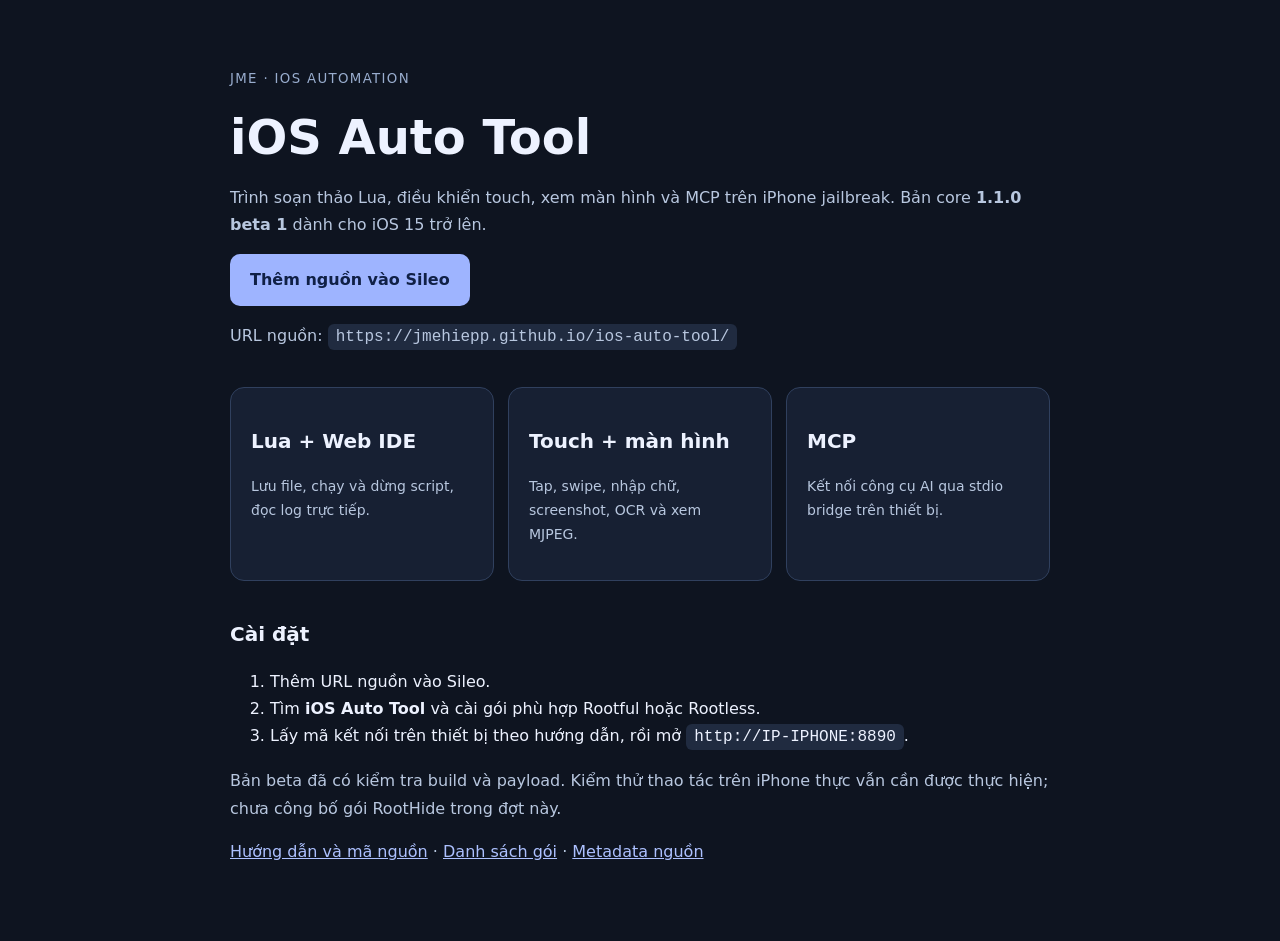
==== index.html @ 618f9b2b "chore: update repo" ====
<!doctype html><html lang="vi"><meta charset="utf-8"><meta name="viewport" content="width=device-width,initial-scale=1">
<title>iOS Auto Tool · Sileo source</title><style>body{margin:0;background:#0e1420;color:#edf2ff;font:16px/1.7 system-ui}main{max-width:820px;margin:auto;padding:64px 24px}small{color:#99adce;letter-spacing:.1em}h1{font-size:48px;line-height:1.1;margin:20px 0}p{color:#b8c7df}a{color:#adc1ff}code{word-break:break-all;background:#202b40;padding:4px 8px;border-radius:6px}.button{display:inline-block;background:#9eb4ff;color:#102046;border-radius:10px;padding:12px 20px;text-decoration:none;font-weight:700}.cards{display:grid;grid-template-columns:repeat(auto-fit,minmax(180px,1fr));gap:14px;margin:36px 0}article{padding:20px;border:1px solid #30405e;border-radius:14px;background:#172033}h2{font-size:20px}article p{font-size:14px}</style>
<main><small>JME · IOS AUTOMATION</small><h1>iOS Auto Tool</h1><p>Trình soạn thảo Lua, điều khiển touch, xem màn hình và MCP trên iPhone jailbreak. Bản core <strong>1.1.0 beta 1</strong> dành cho iOS 15 trở lên.</p>
<a class="button" href="sileo://source/https://jmehiepp.github.io/ios-auto-tool/">Thêm nguồn vào Sileo</a>
<p>URL nguồn: <code>https://jmehiepp.github.io/ios-auto-tool/</code></p>
<div class="cards"><article><h2>Lua + Web IDE</h2><p>Lưu file, chạy và dừng script, đọc log trực tiếp.</p></article><article><h2>Touch + màn hình</h2><p>Tap, swipe, nhập chữ, screenshot, OCR và xem MJPEG.</p></article><article><h2>MCP</h2><p>Kết nối công cụ AI qua stdio bridge trên thiết bị.</p></article></div>
<h2>Cài đặt</h2><ol><li>Thêm URL nguồn vào Sileo.</li><li>Tìm <strong>iOS Auto Tool</strong> và cài gói phù hợp Rootful hoặc Rootless.</li><li>Lấy mã kết nối trên thiết bị theo hướng dẫn, rồi mở <code>http://IP-IPHONE:8890</code>.</li></ol>
<p>Bản beta đã có kiểm tra build và payload. Kiểm thử thao tác trên iPhone thực vẫn cần được thực hiện; chưa công bố gói RootHide trong đợt này.</p>
<p><a href="https://github.com/jmehiepp/ios-auto-tool#readme">Hướng dẫn và mã nguồn</a> · <a href="Packages">Danh sách gói</a> · <a href="Release">Metadata nguồn</a></p></main></html>
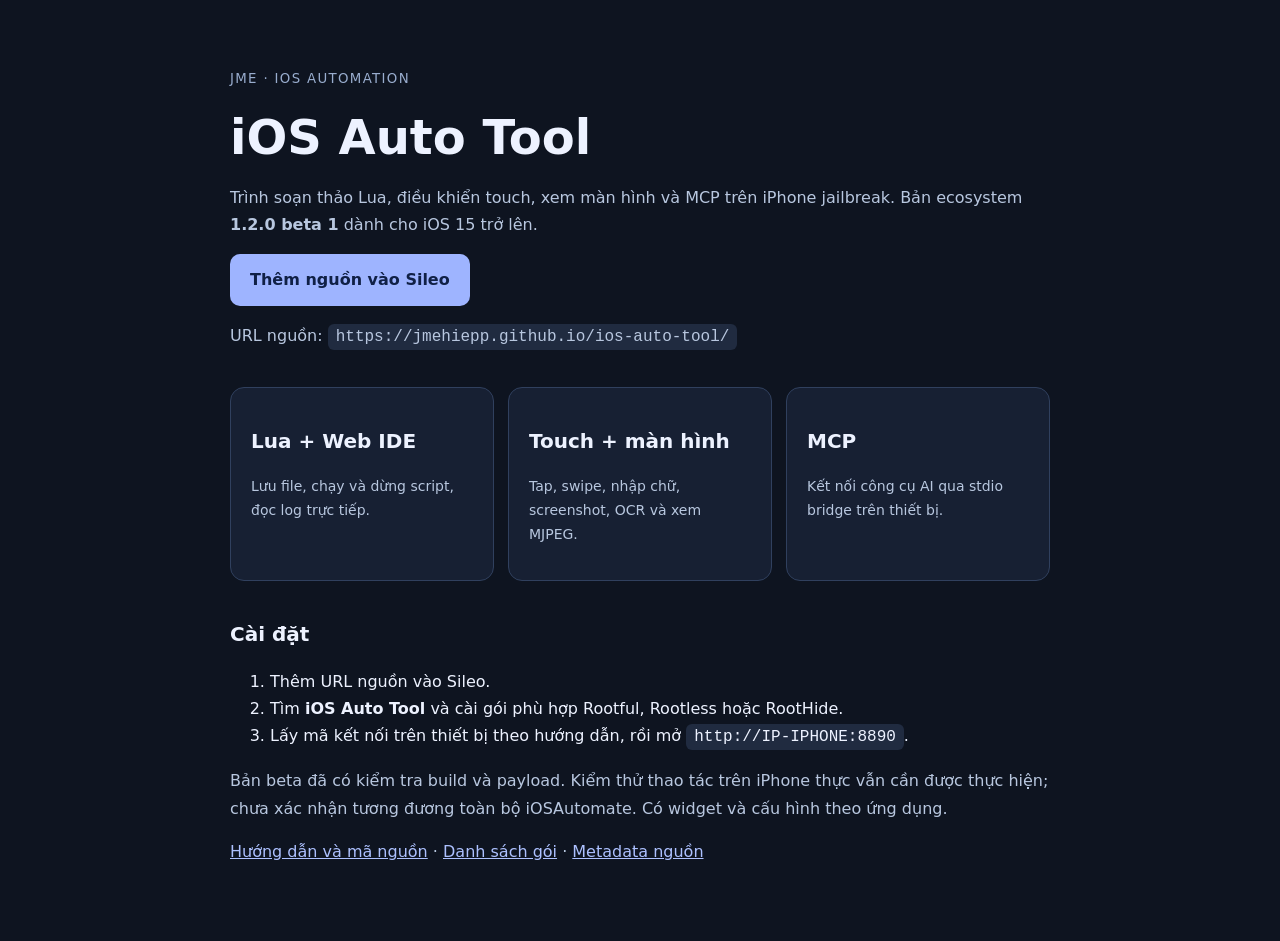
==== commit 8d001966: "chore: update repo" ====
--- a/index.html
+++ b/index.html
@@ -1,9 +1,9 @@
 <!doctype html><html lang="vi"><meta charset="utf-8"><meta name="viewport" content="width=device-width,initial-scale=1">
 <title>iOS Auto Tool · Sileo source</title><style>body{margin:0;background:#0e1420;color:#edf2ff;font:16px/1.7 system-ui}main{max-width:820px;margin:auto;padding:64px 24px}small{color:#99adce;letter-spacing:.1em}h1{font-size:48px;line-height:1.1;margin:20px 0}p{color:#b8c7df}a{color:#adc1ff}code{word-break:break-all;background:#202b40;padding:4px 8px;border-radius:6px}.button{display:inline-block;background:#9eb4ff;color:#102046;border-radius:10px;padding:12px 20px;text-decoration:none;font-weight:700}.cards{display:grid;grid-template-columns:repeat(auto-fit,minmax(180px,1fr));gap:14px;margin:36px 0}article{padding:20px;border:1px solid #30405e;border-radius:14px;background:#172033}h2{font-size:20px}article p{font-size:14px}</style>
-<main><small>JME · IOS AUTOMATION</small><h1>iOS Auto Tool</h1><p>Trình soạn thảo Lua, điều khiển touch, xem màn hình và MCP trên iPhone jailbreak. Bản core <strong>1.1.0 beta 1</strong> dành cho iOS 15 trở lên.</p>
+<main><small>JME · IOS AUTOMATION</small><h1>iOS Auto Tool</h1><p>Trình soạn thảo Lua, điều khiển touch, xem màn hình và MCP trên iPhone jailbreak. Bản ecosystem <strong>1.2.0 beta 1</strong> dành cho iOS 15 trở lên.</p>
 <a class="button" href="sileo://source/https://jmehiepp.github.io/ios-auto-tool/">Thêm nguồn vào Sileo</a>
 <p>URL nguồn: <code>https://jmehiepp.github.io/ios-auto-tool/</code></p>
 <div class="cards"><article><h2>Lua + Web IDE</h2><p>Lưu file, chạy và dừng script, đọc log trực tiếp.</p></article><article><h2>Touch + màn hình</h2><p>Tap, swipe, nhập chữ, screenshot, OCR và xem MJPEG.</p></article><article><h2>MCP</h2><p>Kết nối công cụ AI qua stdio bridge trên thiết bị.</p></article></div>
-<h2>Cài đặt</h2><ol><li>Thêm URL nguồn vào Sileo.</li><li>Tìm <strong>iOS Auto Tool</strong> và cài gói phù hợp Rootful hoặc Rootless.</li><li>Lấy mã kết nối trên thiết bị theo hướng dẫn, rồi mở <code>http://IP-IPHONE:8890</code>.</li></ol>
-<p>Bản beta đã có kiểm tra build và payload. Kiểm thử thao tác trên iPhone thực vẫn cần được thực hiện; chưa công bố gói RootHide trong đợt này.</p>
+<h2>Cài đặt</h2><ol><li>Thêm URL nguồn vào Sileo.</li><li>Tìm <strong>iOS Auto Tool</strong> và cài gói phù hợp Rootful, Rootless hoặc RootHide.</li><li>Lấy mã kết nối trên thiết bị theo hướng dẫn, rồi mở <code>http://IP-IPHONE:8890</code>.</li></ol>
+<p>Bản beta đã có kiểm tra build và payload. Kiểm thử thao tác trên iPhone thực vẫn cần được thực hiện; chưa xác nhận tương đương toàn bộ iOSAutomate. Có widget và cấu hình theo ứng dụng.</p>
 <p><a href="https://github.com/jmehiepp/ios-auto-tool#readme">Hướng dẫn và mã nguồn</a> · <a href="Packages">Danh sách gói</a> · <a href="Release">Metadata nguồn</a></p></main></html>
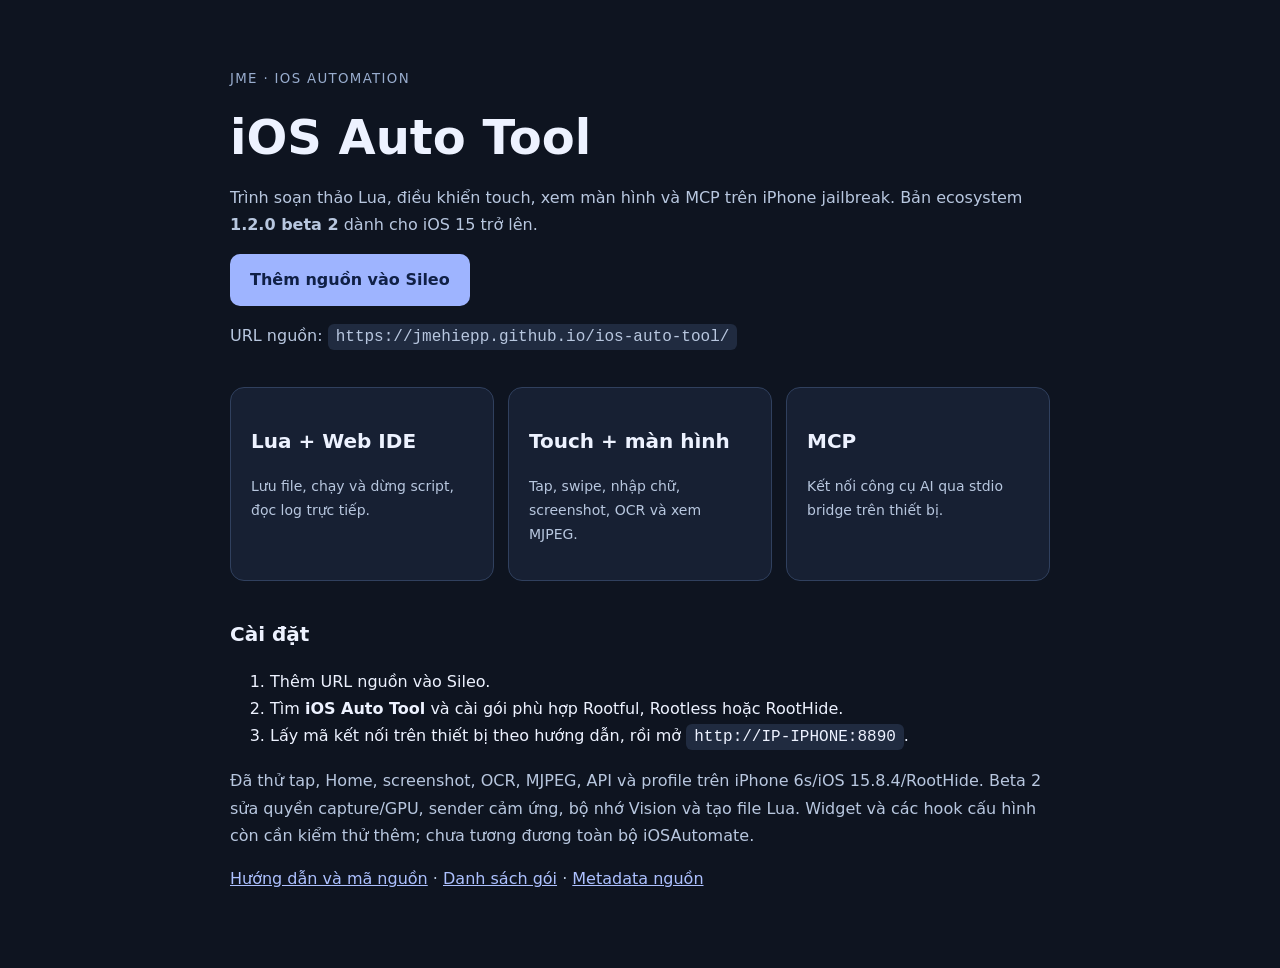
==== commit 5df9f49f: "chore: update repo" ====
--- a/index.html
+++ b/index.html
@@ -1,9 +1,9 @@
 <!doctype html><html lang="vi"><meta charset="utf-8"><meta name="viewport" content="width=device-width,initial-scale=1">
 <title>iOS Auto Tool · Sileo source</title><style>body{margin:0;background:#0e1420;color:#edf2ff;font:16px/1.7 system-ui}main{max-width:820px;margin:auto;padding:64px 24px}small{color:#99adce;letter-spacing:.1em}h1{font-size:48px;line-height:1.1;margin:20px 0}p{color:#b8c7df}a{color:#adc1ff}code{word-break:break-all;background:#202b40;padding:4px 8px;border-radius:6px}.button{display:inline-block;background:#9eb4ff;color:#102046;border-radius:10px;padding:12px 20px;text-decoration:none;font-weight:700}.cards{display:grid;grid-template-columns:repeat(auto-fit,minmax(180px,1fr));gap:14px;margin:36px 0}article{padding:20px;border:1px solid #30405e;border-radius:14px;background:#172033}h2{font-size:20px}article p{font-size:14px}</style>
-<main><small>JME · IOS AUTOMATION</small><h1>iOS Auto Tool</h1><p>Trình soạn thảo Lua, điều khiển touch, xem màn hình và MCP trên iPhone jailbreak. Bản ecosystem <strong>1.2.0 beta 1</strong> dành cho iOS 15 trở lên.</p>
+<main><small>JME · IOS AUTOMATION</small><h1>iOS Auto Tool</h1><p>Trình soạn thảo Lua, điều khiển touch, xem màn hình và MCP trên iPhone jailbreak. Bản ecosystem <strong>1.2.0 beta 2</strong> dành cho iOS 15 trở lên.</p>
 <a class="button" href="sileo://source/https://jmehiepp.github.io/ios-auto-tool/">Thêm nguồn vào Sileo</a>
 <p>URL nguồn: <code>https://jmehiepp.github.io/ios-auto-tool/</code></p>
 <div class="cards"><article><h2>Lua + Web IDE</h2><p>Lưu file, chạy và dừng script, đọc log trực tiếp.</p></article><article><h2>Touch + màn hình</h2><p>Tap, swipe, nhập chữ, screenshot, OCR và xem MJPEG.</p></article><article><h2>MCP</h2><p>Kết nối công cụ AI qua stdio bridge trên thiết bị.</p></article></div>
 <h2>Cài đặt</h2><ol><li>Thêm URL nguồn vào Sileo.</li><li>Tìm <strong>iOS Auto Tool</strong> và cài gói phù hợp Rootful, Rootless hoặc RootHide.</li><li>Lấy mã kết nối trên thiết bị theo hướng dẫn, rồi mở <code>http://IP-IPHONE:8890</code>.</li></ol>
-<p>Bản beta đã có kiểm tra build và payload. Kiểm thử thao tác trên iPhone thực vẫn cần được thực hiện; chưa xác nhận tương đương toàn bộ iOSAutomate. Có widget và cấu hình theo ứng dụng.</p>
+<p>Đã thử tap, Home, screenshot, OCR, MJPEG, API và profile trên iPhone 6s/iOS 15.8.4/RootHide. Beta 2 sửa quyền capture/GPU, sender cảm ứng, bộ nhớ Vision và tạo file Lua. Widget và các hook cấu hình còn cần kiểm thử thêm; chưa tương đương toàn bộ iOSAutomate.</p>
 <p><a href="https://github.com/jmehiepp/ios-auto-tool#readme">Hướng dẫn và mã nguồn</a> · <a href="Packages">Danh sách gói</a> · <a href="Release">Metadata nguồn</a></p></main></html>
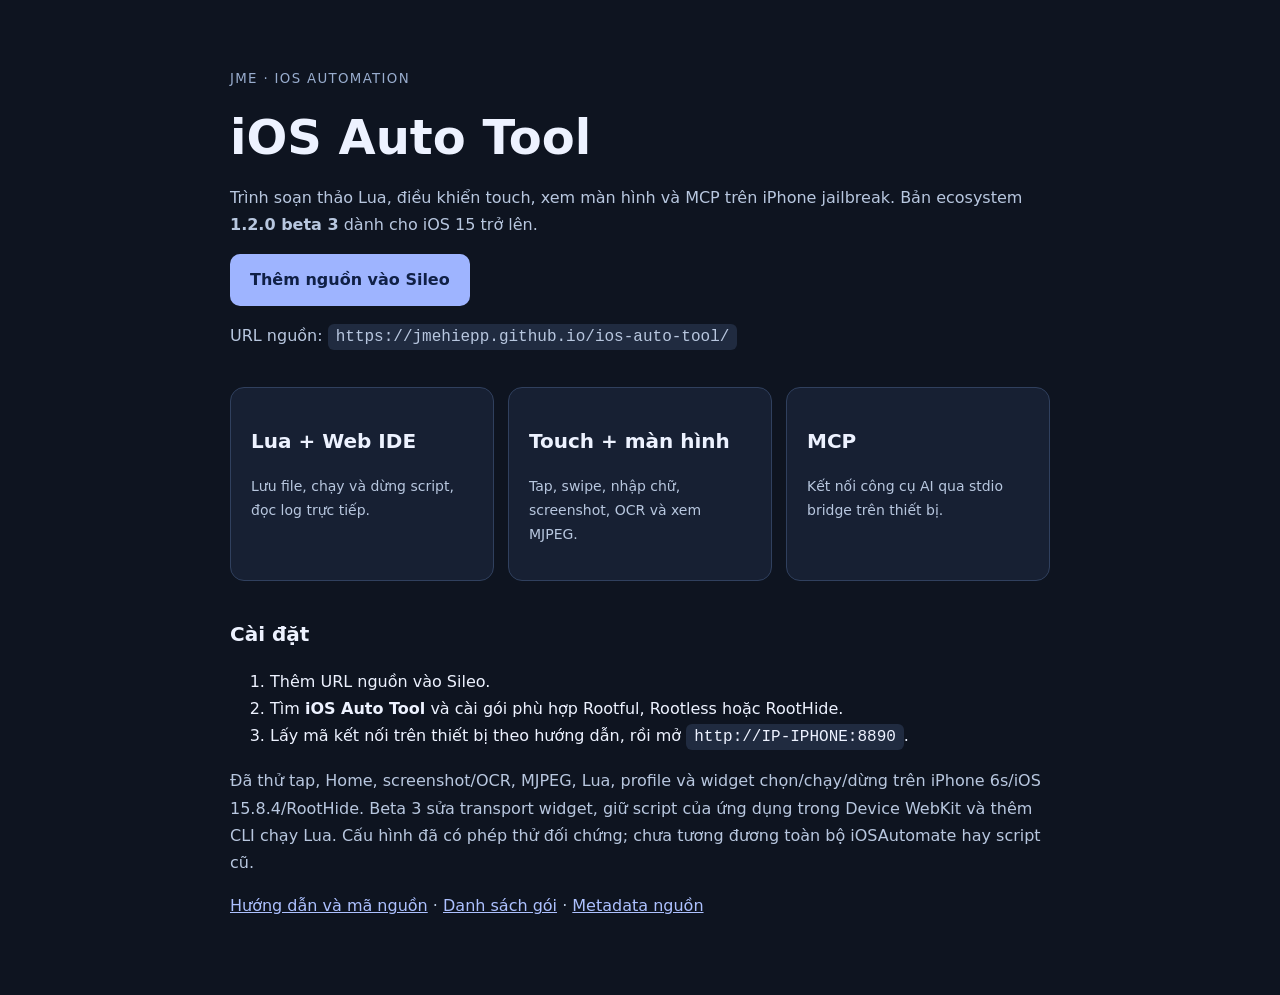
==== commit 80aefff6: "chore: update repo" ====
--- a/index.html
+++ b/index.html
@@ -1,9 +1,9 @@
 <!doctype html><html lang="vi"><meta charset="utf-8"><meta name="viewport" content="width=device-width,initial-scale=1">
 <title>iOS Auto Tool · Sileo source</title><style>body{margin:0;background:#0e1420;color:#edf2ff;font:16px/1.7 system-ui}main{max-width:820px;margin:auto;padding:64px 24px}small{color:#99adce;letter-spacing:.1em}h1{font-size:48px;line-height:1.1;margin:20px 0}p{color:#b8c7df}a{color:#adc1ff}code{word-break:break-all;background:#202b40;padding:4px 8px;border-radius:6px}.button{display:inline-block;background:#9eb4ff;color:#102046;border-radius:10px;padding:12px 20px;text-decoration:none;font-weight:700}.cards{display:grid;grid-template-columns:repeat(auto-fit,minmax(180px,1fr));gap:14px;margin:36px 0}article{padding:20px;border:1px solid #30405e;border-radius:14px;background:#172033}h2{font-size:20px}article p{font-size:14px}</style>
-<main><small>JME · IOS AUTOMATION</small><h1>iOS Auto Tool</h1><p>Trình soạn thảo Lua, điều khiển touch, xem màn hình và MCP trên iPhone jailbreak. Bản ecosystem <strong>1.2.0 beta 2</strong> dành cho iOS 15 trở lên.</p>
+<main><small>JME · IOS AUTOMATION</small><h1>iOS Auto Tool</h1><p>Trình soạn thảo Lua, điều khiển touch, xem màn hình và MCP trên iPhone jailbreak. Bản ecosystem <strong>1.2.0 beta 3</strong> dành cho iOS 15 trở lên.</p>
 <a class="button" href="sileo://source/https://jmehiepp.github.io/ios-auto-tool/">Thêm nguồn vào Sileo</a>
 <p>URL nguồn: <code>https://jmehiepp.github.io/ios-auto-tool/</code></p>
 <div class="cards"><article><h2>Lua + Web IDE</h2><p>Lưu file, chạy và dừng script, đọc log trực tiếp.</p></article><article><h2>Touch + màn hình</h2><p>Tap, swipe, nhập chữ, screenshot, OCR và xem MJPEG.</p></article><article><h2>MCP</h2><p>Kết nối công cụ AI qua stdio bridge trên thiết bị.</p></article></div>
 <h2>Cài đặt</h2><ol><li>Thêm URL nguồn vào Sileo.</li><li>Tìm <strong>iOS Auto Tool</strong> và cài gói phù hợp Rootful, Rootless hoặc RootHide.</li><li>Lấy mã kết nối trên thiết bị theo hướng dẫn, rồi mở <code>http://IP-IPHONE:8890</code>.</li></ol>
-<p>Đã thử tap, Home, screenshot, OCR, MJPEG, API và profile trên iPhone 6s/iOS 15.8.4/RootHide. Beta 2 sửa quyền capture/GPU, sender cảm ứng, bộ nhớ Vision và tạo file Lua. Widget và các hook cấu hình còn cần kiểm thử thêm; chưa tương đương toàn bộ iOSAutomate.</p>
+<p>Đã thử tap, Home, screenshot/OCR, MJPEG, Lua, profile và widget chọn/chạy/dừng trên iPhone 6s/iOS 15.8.4/RootHide. Beta 3 sửa transport widget, giữ script của ứng dụng trong Device WebKit và thêm CLI chạy Lua. Cấu hình đã có phép thử đối chứng; chưa tương đương toàn bộ iOSAutomate hay script cũ.</p>
 <p><a href="https://github.com/jmehiepp/ios-auto-tool#readme">Hướng dẫn và mã nguồn</a> · <a href="Packages">Danh sách gói</a> · <a href="Release">Metadata nguồn</a></p></main></html>
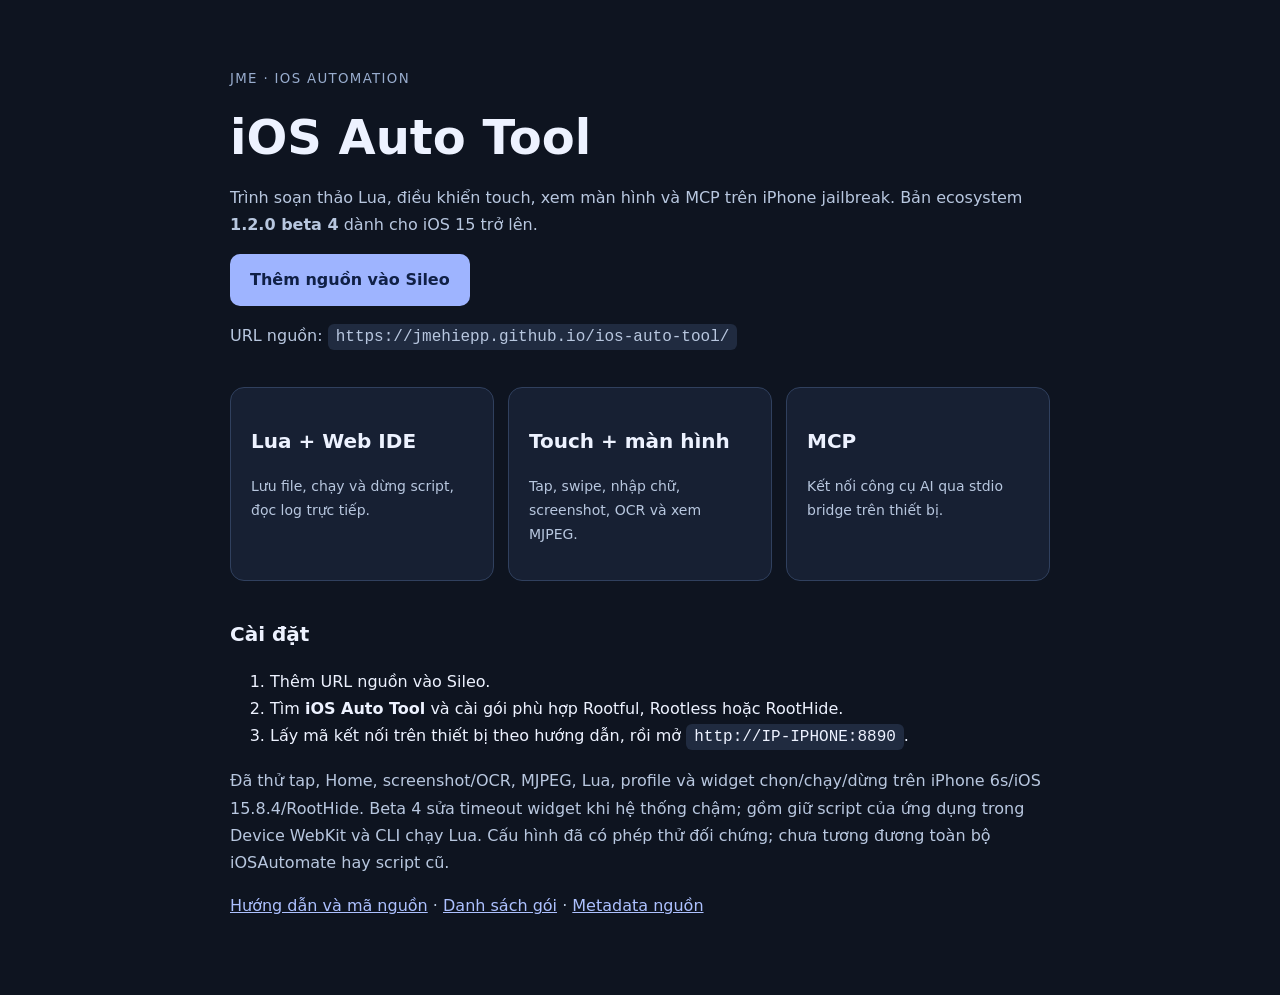
==== commit 4dc8ad72: "chore: update repo" ====
--- a/index.html
+++ b/index.html
@@ -1,9 +1,9 @@
 <!doctype html><html lang="vi"><meta charset="utf-8"><meta name="viewport" content="width=device-width,initial-scale=1">
 <title>iOS Auto Tool · Sileo source</title><style>body{margin:0;background:#0e1420;color:#edf2ff;font:16px/1.7 system-ui}main{max-width:820px;margin:auto;padding:64px 24px}small{color:#99adce;letter-spacing:.1em}h1{font-size:48px;line-height:1.1;margin:20px 0}p{color:#b8c7df}a{color:#adc1ff}code{word-break:break-all;background:#202b40;padding:4px 8px;border-radius:6px}.button{display:inline-block;background:#9eb4ff;color:#102046;border-radius:10px;padding:12px 20px;text-decoration:none;font-weight:700}.cards{display:grid;grid-template-columns:repeat(auto-fit,minmax(180px,1fr));gap:14px;margin:36px 0}article{padding:20px;border:1px solid #30405e;border-radius:14px;background:#172033}h2{font-size:20px}article p{font-size:14px}</style>
-<main><small>JME · IOS AUTOMATION</small><h1>iOS Auto Tool</h1><p>Trình soạn thảo Lua, điều khiển touch, xem màn hình và MCP trên iPhone jailbreak. Bản ecosystem <strong>1.2.0 beta 3</strong> dành cho iOS 15 trở lên.</p>
+<main><small>JME · IOS AUTOMATION</small><h1>iOS Auto Tool</h1><p>Trình soạn thảo Lua, điều khiển touch, xem màn hình và MCP trên iPhone jailbreak. Bản ecosystem <strong>1.2.0 beta 4</strong> dành cho iOS 15 trở lên.</p>
 <a class="button" href="sileo://source/https://jmehiepp.github.io/ios-auto-tool/">Thêm nguồn vào Sileo</a>
 <p>URL nguồn: <code>https://jmehiepp.github.io/ios-auto-tool/</code></p>
 <div class="cards"><article><h2>Lua + Web IDE</h2><p>Lưu file, chạy và dừng script, đọc log trực tiếp.</p></article><article><h2>Touch + màn hình</h2><p>Tap, swipe, nhập chữ, screenshot, OCR và xem MJPEG.</p></article><article><h2>MCP</h2><p>Kết nối công cụ AI qua stdio bridge trên thiết bị.</p></article></div>
 <h2>Cài đặt</h2><ol><li>Thêm URL nguồn vào Sileo.</li><li>Tìm <strong>iOS Auto Tool</strong> và cài gói phù hợp Rootful, Rootless hoặc RootHide.</li><li>Lấy mã kết nối trên thiết bị theo hướng dẫn, rồi mở <code>http://IP-IPHONE:8890</code>.</li></ol>
-<p>Đã thử tap, Home, screenshot/OCR, MJPEG, Lua, profile và widget chọn/chạy/dừng trên iPhone 6s/iOS 15.8.4/RootHide. Beta 3 sửa transport widget, giữ script của ứng dụng trong Device WebKit và thêm CLI chạy Lua. Cấu hình đã có phép thử đối chứng; chưa tương đương toàn bộ iOSAutomate hay script cũ.</p>
+<p>Đã thử tap, Home, screenshot/OCR, MJPEG, Lua, profile và widget chọn/chạy/dừng trên iPhone 6s/iOS 15.8.4/RootHide. Beta 4 sửa timeout widget khi hệ thống chậm; gồm giữ script của ứng dụng trong Device WebKit và CLI chạy Lua. Cấu hình đã có phép thử đối chứng; chưa tương đương toàn bộ iOSAutomate hay script cũ.</p>
 <p><a href="https://github.com/jmehiepp/ios-auto-tool#readme">Hướng dẫn và mã nguồn</a> · <a href="Packages">Danh sách gói</a> · <a href="Release">Metadata nguồn</a></p></main></html>
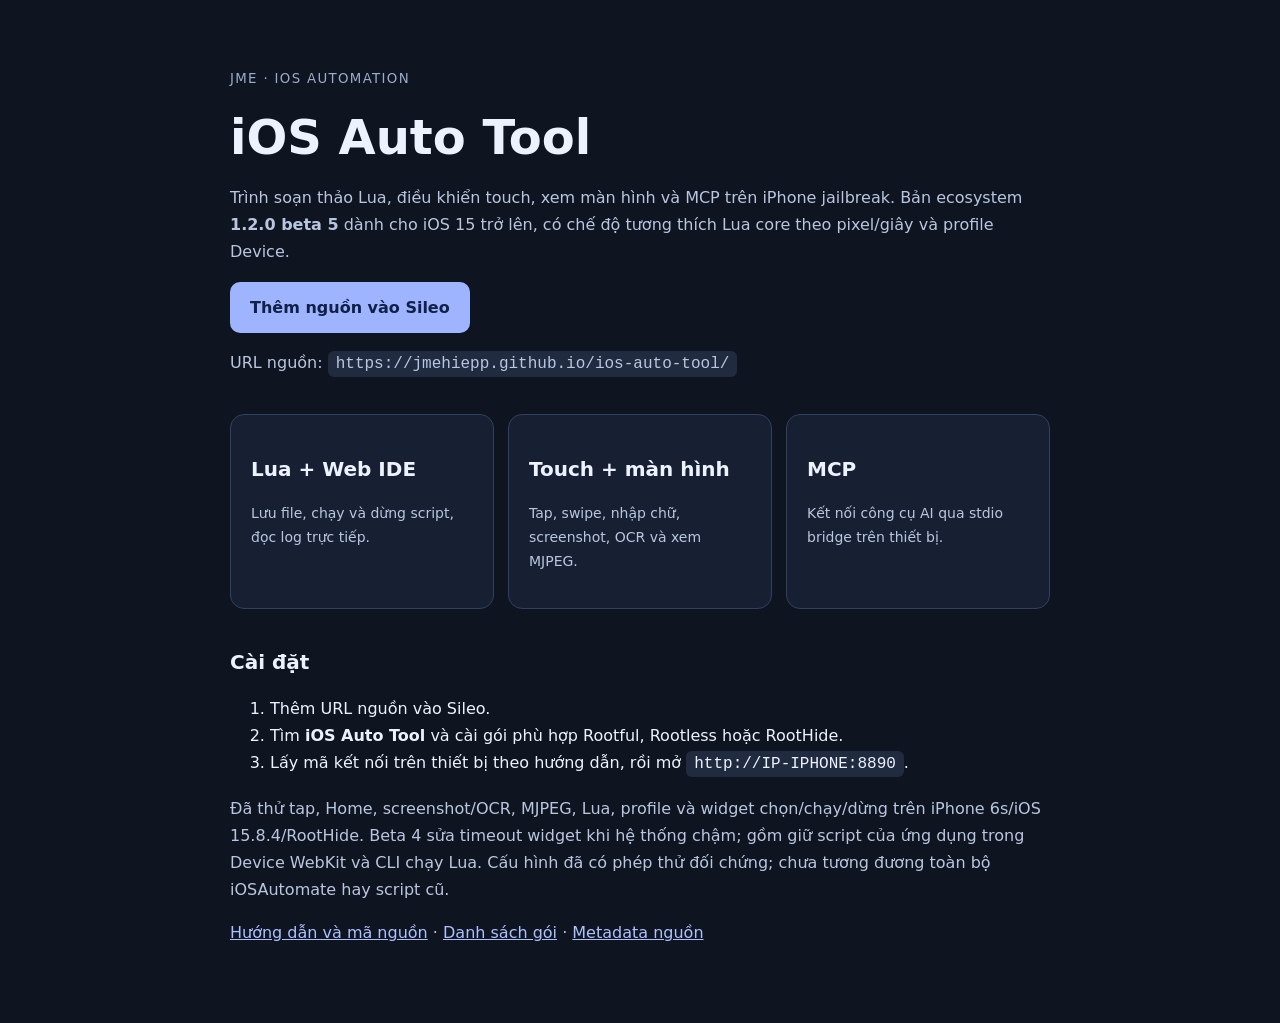
==== commit ef8b77dd: "chore: update repo" ====
--- a/index.html
+++ b/index.html
@@ -1,6 +1,6 @@
 <!doctype html><html lang="vi"><meta charset="utf-8"><meta name="viewport" content="width=device-width,initial-scale=1">
 <title>iOS Auto Tool · Sileo source</title><style>body{margin:0;background:#0e1420;color:#edf2ff;font:16px/1.7 system-ui}main{max-width:820px;margin:auto;padding:64px 24px}small{color:#99adce;letter-spacing:.1em}h1{font-size:48px;line-height:1.1;margin:20px 0}p{color:#b8c7df}a{color:#adc1ff}code{word-break:break-all;background:#202b40;padding:4px 8px;border-radius:6px}.button{display:inline-block;background:#9eb4ff;color:#102046;border-radius:10px;padding:12px 20px;text-decoration:none;font-weight:700}.cards{display:grid;grid-template-columns:repeat(auto-fit,minmax(180px,1fr));gap:14px;margin:36px 0}article{padding:20px;border:1px solid #30405e;border-radius:14px;background:#172033}h2{font-size:20px}article p{font-size:14px}</style>
-<main><small>JME · IOS AUTOMATION</small><h1>iOS Auto Tool</h1><p>Trình soạn thảo Lua, điều khiển touch, xem màn hình và MCP trên iPhone jailbreak. Bản ecosystem <strong>1.2.0 beta 4</strong> dành cho iOS 15 trở lên.</p>
+<main><small>JME · IOS AUTOMATION</small><h1>iOS Auto Tool</h1><p>Trình soạn thảo Lua, điều khiển touch, xem màn hình và MCP trên iPhone jailbreak. Bản ecosystem <strong>1.2.0 beta 5</strong> dành cho iOS 15 trở lên, có chế độ tương thích Lua core theo pixel/giây và profile Device.</p>
 <a class="button" href="sileo://source/https://jmehiepp.github.io/ios-auto-tool/">Thêm nguồn vào Sileo</a>
 <p>URL nguồn: <code>https://jmehiepp.github.io/ios-auto-tool/</code></p>
 <div class="cards"><article><h2>Lua + Web IDE</h2><p>Lưu file, chạy và dừng script, đọc log trực tiếp.</p></article><article><h2>Touch + màn hình</h2><p>Tap, swipe, nhập chữ, screenshot, OCR và xem MJPEG.</p></article><article><h2>MCP</h2><p>Kết nối công cụ AI qua stdio bridge trên thiết bị.</p></article></div>
